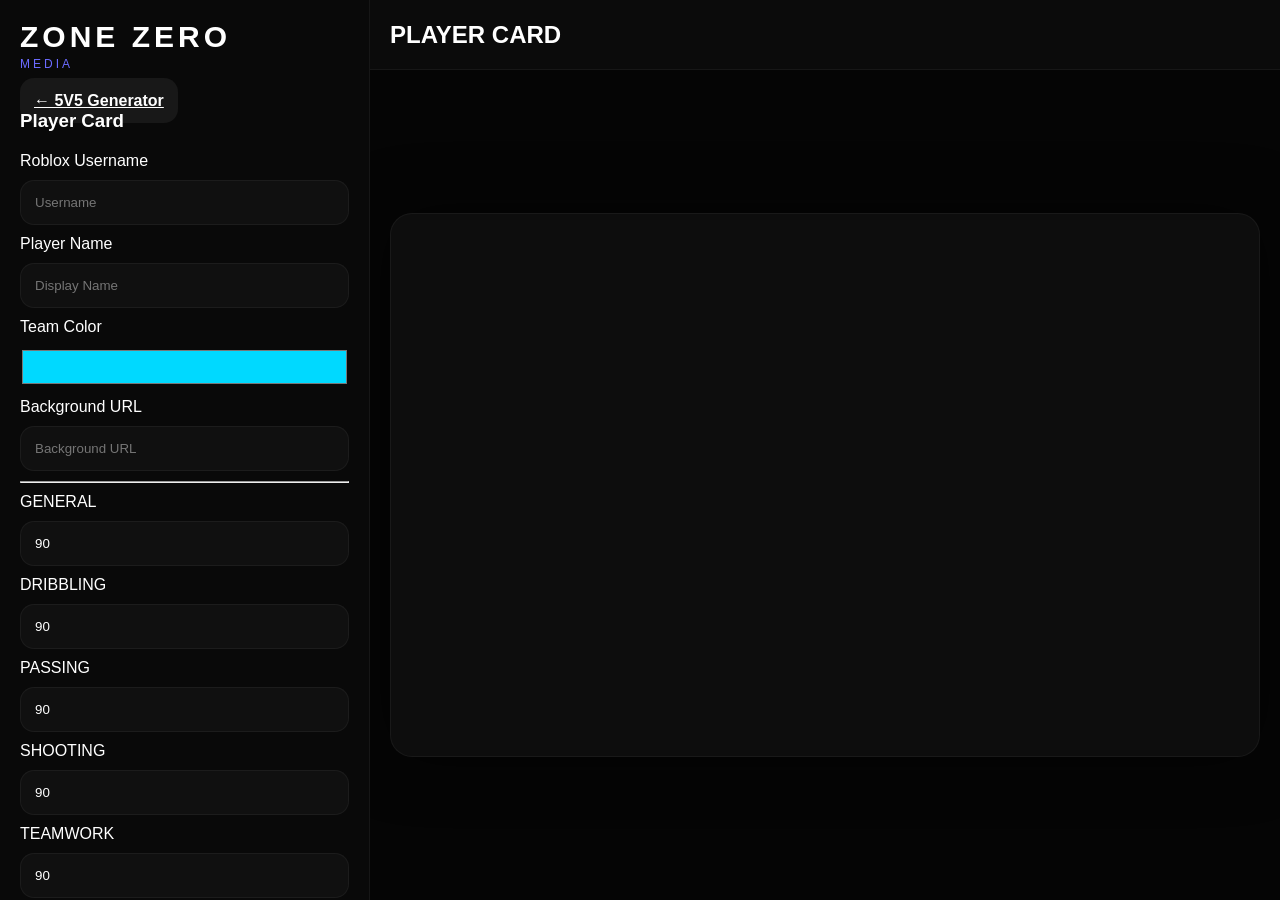
==== card.html @ db37389a "Crear card.html" ====
<!DOCTYPE html>
<html lang="en">
<head>

<meta charset="UTF-8">
<meta name="viewport" content="width=device-width, initial-scale=1.0">

<title>Zone Zero Media - Player Card</title>

<link rel="stylesheet" href="css/main.css">
<link rel="stylesheet" href="css/mobile.css">
<link rel="stylesheet" href="css/card.css">

</head>
<body>

<div class="app">

<aside class="sidebar" id="sidebar">

<div class="logo">
<h1>ZONE ZERO</h1>
<span>MEDIA</span>
</div>

<button class="toggle-close" onclick="toggleSidebar()">✕</button>

<a href="index.html" class="back-btn">
← 5V5 Generator
</a>

<div class="section">

<h3>Player Card</h3>

<label>Roblox Username</label>
<input id="username" placeholder="Username">

<label>Player Name</label>
<input id="playerName" placeholder="Display Name">

<label>Team Color</label>
<input type="color" id="teamColor" value="#00d9ff">

<label>Background URL</label>
<input
id="cardBackground"
placeholder="Background URL"
>

<hr>

<label>GENERAL</label>
<input type="number" id="general" value="90">

<label>DRIBBLING</label>
<input type="number" id="dribbling" value="90">

<label>PASSING</label>
<input type="number" id="passing" value="90">

<label>SHOOTING</label>
<input type="number" id="shooting" value="90">

<label>TEAMWORK</label>
<input type="number" id="teamwork" value="90">

<label>INDIVIDUAL</label>
<input type="number" id="individual" value="90">

<label>REACTION</label>
<input type="number" id="reaction" value="90">

<label>DEFENSE</label>
<input type="number" id="defense" value="90">

</div>

<div class="actions">

<button onclick="saveLocalCard()">
Save Local
</button>

<button onclick="downloadTXTCard()">
Save TXT
</button>

<button onclick="loadTXTCard()">
Load TXT
</button>

<button onclick="reloadAvatarCard()">
Reload Avatar
</button>

<button onclick="downloadImageCard()">
Save Photo
</button>

</div>

</aside>

<main class="main">

<div class="topbar">

<button
class="mobile-open"
onclick="toggleSidebar()"
>
☰
</button>

<h2>PLAYER CARD</h2>

</div>

<section class="editor">

<canvas
id="canvas"
width="700"
height="1000"
></canvas>

</section>

</main>

</div>

<input
type="file"
id="txtLoader"
hidden
accept=".txt,.json"
>

<script src="js/card.js"></script>

</body>
</html>
---- css/main.css ----
*{
margin:0;
padding:0;
box-sizing:border-box;
font-family:Arial,sans-serif;
}

body{
background:#050505;
color:white;
overflow:hidden;
}
/* AÑADE A main.css */

.color-label{
font-size:12px;
opacity:.7;
margin-top:6px;
display:block;
}

input[type="color"]{
width:100%;
height:42px;
border:none;
border-radius:10px;
background:none;
padding:0;
cursor:pointer;
}

.hidden{
display:none;
}

.pvp-panel{
margin-top:20px;
display:flex;
flex-direction:column;
gap:14px;
}

.pvp-title{
font-size:18px;
font-weight:700;
letter-spacing:2px;
opacity:.9;
}

.pvp-grid{
display:grid;
grid-template-columns:1fr 1fr;
gap:14px;
}

.pvp-side{
display:flex;
flex-direction:column;
gap:10px;
padding:14px;
border-radius:14px;
background:rgba(255,255,255,.04);
border:1px solid rgba(255,255,255,.08);
}

.pvp-side input[type="color"]{
height:48px;
padding:4px;
cursor:pointer;
background:none;
border:none;
}

.card{
cursor:pointer;
}

.card.active{
border:1px solid rgba(255,255,255,.25);
background:rgba(255,255,255,.06);
}

.app{
display:flex;
height:100vh;
}

.sidebar{
width:370px;
background:rgba(10,10,10,.95);
backdrop-filter:blur(18px);
border-right:1px solid rgba(255,255,255,.05);
padding:20px;
overflow-y:auto;
position:relative;
transition:.25s;
z-index:999;
}

.logo{
margin-bottom:20px;
}

.logo h1{
font-size:30px;
letter-spacing:4px;
font-weight:900;
}

.logo span{
font-size:12px;
letter-spacing:3px;
color:#6b6bff;
}

.toggle-close{
display:none;
position:absolute;
right:20px;
top:20px;
width:40px;
height:40px;
border:none;
border-radius:12px;
background:#181818;
color:white;
cursor:pointer;
}

.back-btn{
width:100%;
padding:14px;
border:none;
border-radius:14px;
background:#181818;
color:white;
cursor:pointer;
margin-bottom:20px;
font-weight:bold;
}

.section{
display:flex;
flex-direction:column;
gap:10px;
}

.section h3{
margin-bottom:10px;
}

.player-box{
background:linear-gradient(
180deg,
rgba(35,35,35,.95),
rgba(18,18,18,.95)
);

border:1px solid rgba(255,255,255,.06);

border-radius:18px;
padding:14px;
display:flex;
flex-direction:column;
gap:10px;
box-shadow:0 0 20px rgba(0,0,0,.4);
}

.player-header{
display:flex;
justify-content:space-between;
align-items:center;
}

.player-header h4{
font-size:18px;
}

input{
padding:14px;
border:none;
outline:none;
border-radius:14px;
background:#101010;
color:white;
border:1px solid rgba(255,255,255,.05);
transition:.2s;
}

input:focus{
border-color:#6060ff;
box-shadow:0 0 18px rgba(96,96,255,.2);
}

.avatar-status{
display:flex;
align-items:center;
justify-content:center;
}

.status{
width:18px;
height:18px;
border-radius:50%;
display:flex;
align-items:center;
justify-content:center;
font-size:11px;
font-weight:bold;
}

.loading{
border:2px solid rgba(255,255,255,.15);
border-top:2px solid #7272ff;
animation:spin 1s linear infinite;
}

.success{
background:#33d16a;
}

.error{
background:#ff5050;
}

.idle{
background:#444;
}

@keyframes spin{
100%{
transform:rotate(360deg);
}
}

.actions{
margin-top:20px;
display:grid;
grid-template-columns:1fr 1fr;
gap:10px;
}

.actions button{
padding:15px;
border:none;
border-radius:14px;
background:linear-gradient(180deg,#5f5fff,#3a3aff);
color:white;
font-weight:bold;
cursor:pointer;
}

.main{
flex:1;
display:flex;
flex-direction:column;
overflow:hidden;
}

.topbar{
height:70px;
display:flex;
align-items:center;
gap:15px;
padding:0 20px;
border-bottom:1px solid rgba(255,255,255,.05);
background:#0b0b0b;
}

.mobile-open{
display:none;
width:42px;
height:42px;
border:none;
border-radius:12px;
background:#181818;
color:white;
cursor:pointer;
}

.cards{
display:flex;
gap:20px;
padding:20px;
overflow-x:auto;
}

.card{
min-width:250px;
height:120px;
padding:20px;
border-radius:20px;
background:linear-gradient(
180deg,
rgba(30,30,30,.95),
rgba(14,14,14,.95)
);
border:1px solid rgba(255,255,255,.05);
}

.card.active{
border:1px solid rgba(98,98,255,.5);
}

.card.disabled{
opacity:.5;
}

.editor{
flex:1;
display:flex;
justify-content:center;
align-items:center;
padding:20px;
overflow:auto;
}

canvas{
width:min(100%,1200px);
aspect-ratio:16/10;
background:#0d0d0d;
border-radius:22px;
border:1px solid rgba(255,255,255,.05);
box-shadow:0 0 60px rgba(0,0,0,.55);
}
---- css/mobile.css ----
@media(max-width:900px){

.sidebar{
position:fixed;
left:-100%;
top:0;
height:100%;
}

.sidebar.open{
left:0;
box-shadow:0 0 40px rgba(0,0,0,.6);
}

.mobile-open{
display:block;
}

.toggle-close{
display:block;
}

}
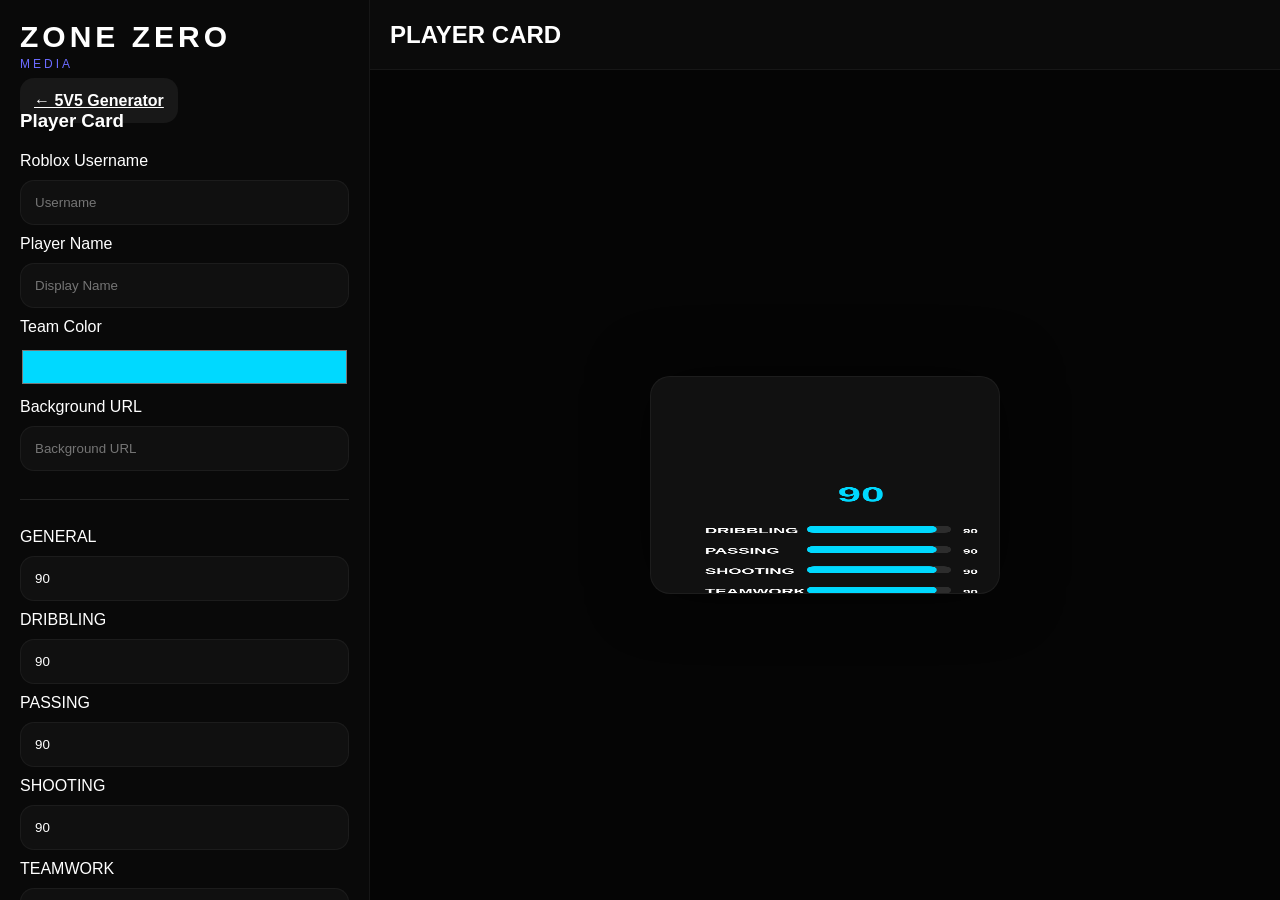
==== commit 49be236d: "Actualizar card.html" ====
--- a/card.html
+++ b/card.html
@@ -121,8 +121,8 @@
 
 <canvas
 id="canvas"
-width="700"
-height="1000"
+width="580"
+height="746"
 ></canvas>
 
 </section>
--- a/css/card.css
+++ b/css/card.css
@@ -0,0 +1,13 @@
+#canvas{
+width:350px;
+max-width:100%;
+border-radius:20px;
+background:#111;
+}
+
+.section hr{
+border:none;
+height:1px;
+background:rgba(255,255,255,.1);
+margin:18px 0;
+}
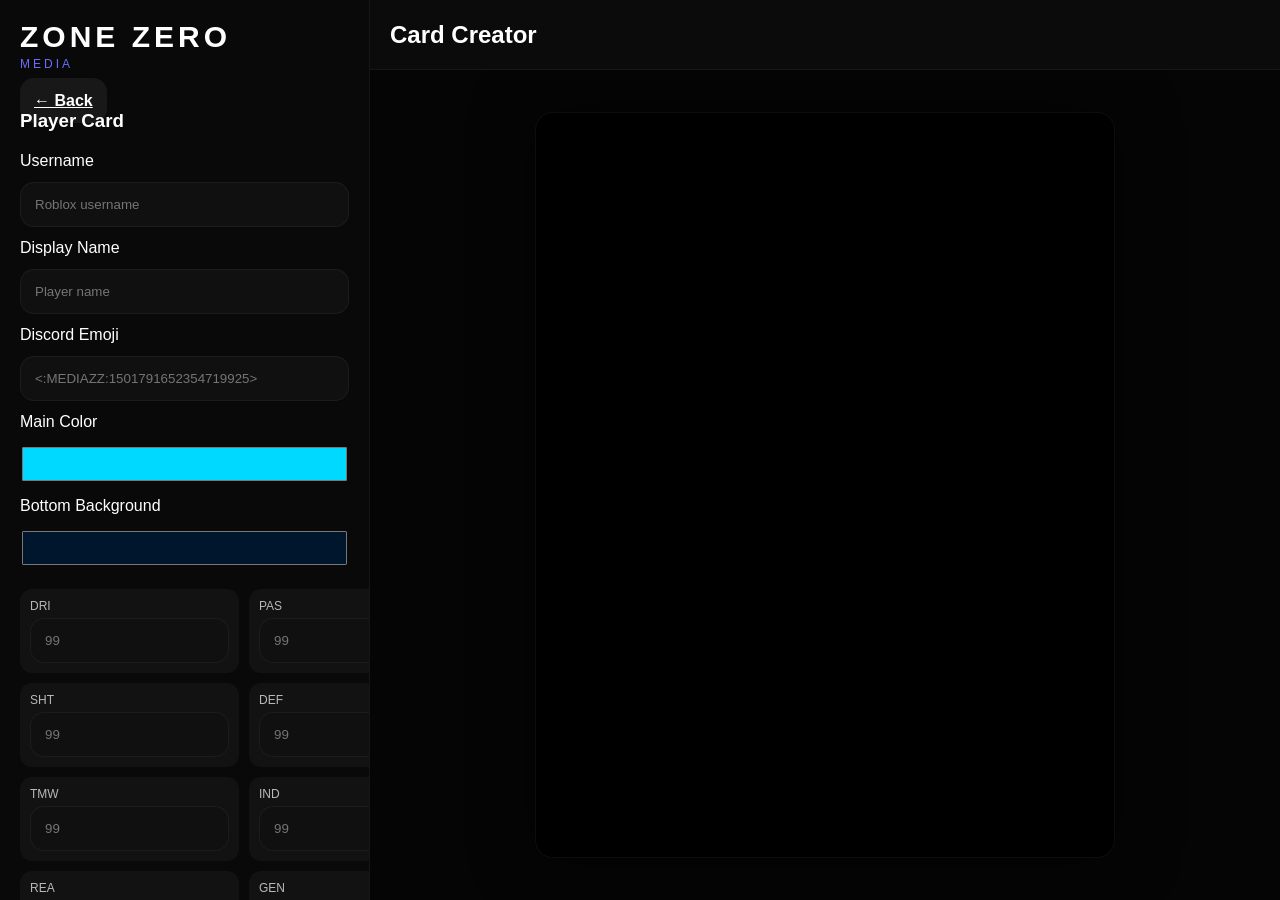
==== commit 8099439b: "Actualizar card.html" ====
--- a/card.html
+++ b/card.html
@@ -1,15 +1,70 @@
+<!-- card.html -->
+
 <!DOCTYPE html>
 <html lang="en">
 <head>
 
 <meta charset="UTF-8">
-<meta name="viewport" content="width=device-width, initial-scale=1.0">
-
-<title>Zone Zero Media - Player Card</title>
+<meta
+name="viewport"
+content="width=device-width, initial-scale=1.0"
+>
+
+<title>Zone Zero Media - Card Creator</title>
 
 <link rel="stylesheet" href="css/main.css">
 <link rel="stylesheet" href="css/mobile.css">
-<link rel="stylesheet" href="css/card.css">
+
+<style>
+
+.card-grid{
+display:grid;
+gap:12px;
+}
+
+.card-grid input{
+width:100%;
+}
+
+.stats-grid{
+display:grid;
+grid-template-columns:1fr 1fr;
+gap:10px;
+margin-top:10px;
+}
+
+.stats-grid div{
+background:rgba(255,255,255,.04);
+padding:10px;
+border-radius:12px;
+}
+
+.stats-grid label{
+font-size:12px;
+opacity:.7;
+display:block;
+margin-bottom:5px;
+}
+
+input[type="color"]{
+width:100%;
+height:42px;
+border:none;
+border-radius:12px;
+background:none;
+padding:0;
+cursor:pointer;
+}
+
+#canvas{
+width:580px;
+height:746px;
+max-width:100%;
+background:#000;
+border-radius:18px;
+}
+
+</style>
 
 </head>
 <body>
@@ -23,56 +78,103 @@
 <span>MEDIA</span>
 </div>
 
-<button class="toggle-close" onclick="toggleSidebar()">✕</button>
-
-<a href="index.html" class="back-btn">
-← 5V5 Generator
+<button
+class="toggle-close"
+onclick="toggleSidebar()"
+>
+✕
+</button>
+
+<a
+href="index.html"
+class="back-btn"
+>
+← Back
 </a>
 
 <div class="section">
 
 <h3>Player Card</h3>
 
-<label>Roblox Username</label>
-<input id="username" placeholder="Username">
-
-<label>Player Name</label>
-<input id="playerName" placeholder="Display Name">
-
-<label>Team Color</label>
-<input type="color" id="teamColor" value="#00d9ff">
-
-<label>Background URL</label>
-<input
-id="cardBackground"
-placeholder="Background URL"
->
-
-<hr>
-
-<label>GENERAL</label>
-<input type="number" id="general" value="90">
-
-<label>DRIBBLING</label>
-<input type="number" id="dribbling" value="90">
-
-<label>PASSING</label>
-<input type="number" id="passing" value="90">
-
-<label>SHOOTING</label>
-<input type="number" id="shooting" value="90">
-
-<label>TEAMWORK</label>
-<input type="number" id="teamwork" value="90">
-
-<label>INDIVIDUAL</label>
-<input type="number" id="individual" value="90">
-
-<label>REACTION</label>
-<input type="number" id="reaction" value="90">
-
-<label>DEFENSE</label>
-<input type="number" id="defense" value="90">
+<div class="card-grid">
+
+<label>Username</label>
+<input
+id="card_username"
+placeholder="Roblox username"
+>
+
+<label>Display Name</label>
+<input
+id="card_name"
+placeholder="Player name"
+>
+
+<label>Discord Emoji</label>
+<input
+id="card_badge"
+placeholder="<:MEDIAZZ:1501791652354719925>"
+>
+
+<label>Main Color</label>
+<input
+type="color"
+id="card_color"
+value="#00d9ff"
+>
+
+<label>Bottom Background</label>
+<input
+type="color"
+id="card_bg_color"
+value="#00162d"
+>
+
+</div>
+
+<div class="stats-grid">
+
+<div>
+<label>DRI</label>
+<input id="dribbling" placeholder="99">
+</div>
+
+<div>
+<label>PAS</label>
+<input id="passing" placeholder="99">
+</div>
+
+<div>
+<label>SHT</label>
+<input id="shooting" placeholder="99">
+</div>
+
+<div>
+<label>DEF</label>
+<input id="defense" placeholder="99">
+</div>
+
+<div>
+<label>TMW</label>
+<input id="teamwork" placeholder="99">
+</div>
+
+<div>
+<label>IND</label>
+<input id="individual" placeholder="99">
+</div>
+
+<div>
+<label>REA</label>
+<input id="reaction" placeholder="99">
+</div>
+
+<div>
+<label>GEN</label>
+<input id="general" placeholder="99">
+</div>
+
+</div>
 
 </div>
 
@@ -90,11 +192,11 @@
 Load TXT
 </button>
 
-<button onclick="reloadAvatarCard()">
+<button onclick="reloadAvatars()">
 Reload Avatar
 </button>
 
-<button onclick="downloadImageCard()">
+<button onclick="downloadImage()">
 Save Photo
 </button>
 
@@ -113,7 +215,7 @@
 ☰
 </button>
 
-<h2>PLAYER CARD</h2>
+<h2>Card Creator</h2>
 
 </div>
 
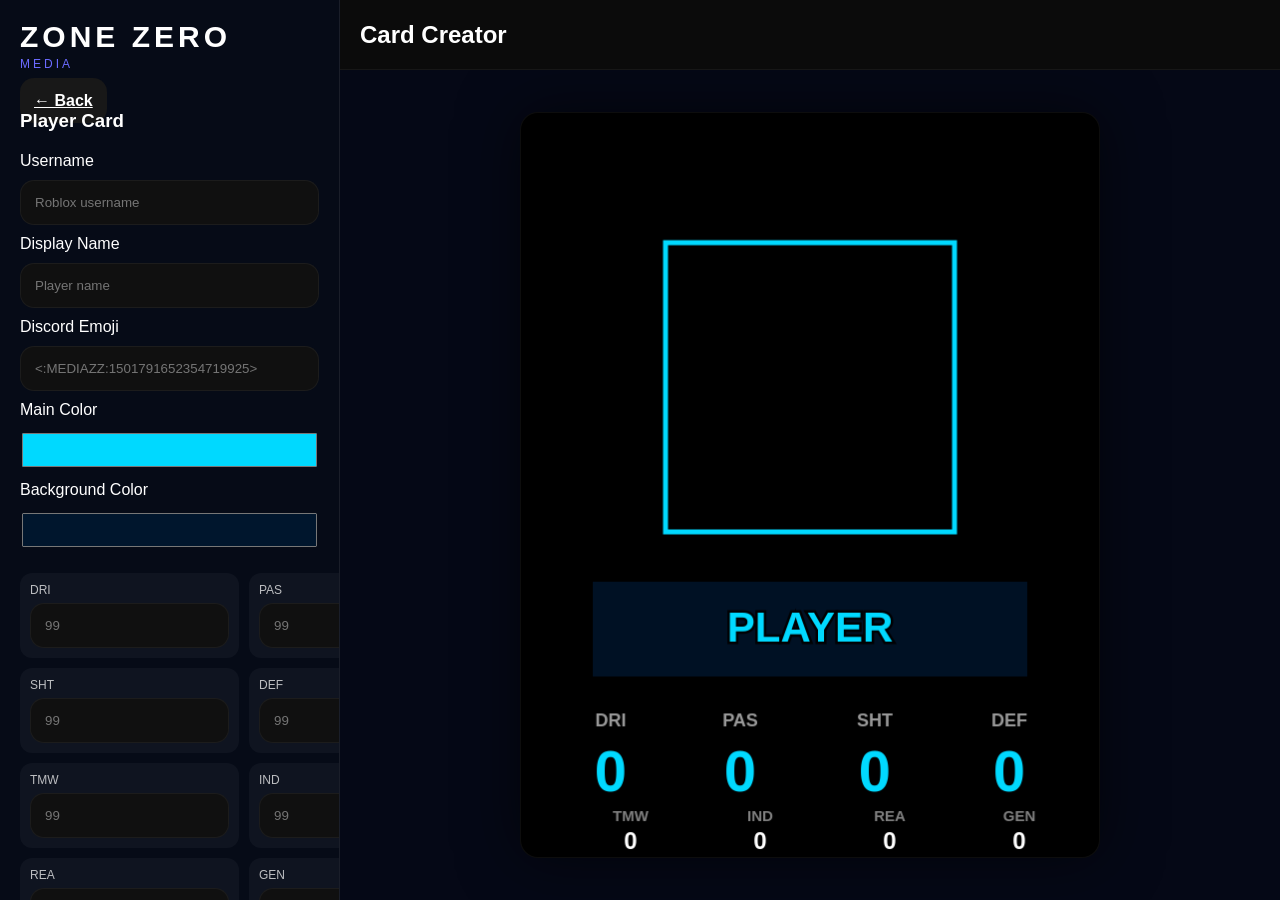
==== commit ea33d6e4: "Actualizar card.html" ====
--- a/card.html
+++ b/card.html
@@ -1,246 +1,175 @@
 <!-- card.html -->
-
 <!DOCTYPE html>
 <html lang="en">
 <head>
-
 <meta charset="UTF-8">
-<meta
-name="viewport"
-content="width=device-width, initial-scale=1.0"
->
-
+<meta name="viewport" content="width=device-width, initial-scale=1.0">
 <title>Zone Zero Media - Card Creator</title>
 
 <link rel="stylesheet" href="css/main.css">
 <link rel="stylesheet" href="css/mobile.css">
 
 <style>
+  * { box-sizing: border-box; }
+  body { margin: 0; background: #050816; }
+  .app { min-height: 100vh; display: flex; }
 
-.card-grid{
-display:grid;
-gap:12px;
-}
+  .sidebar{
+    position: fixed;
+    left: 0;
+    top: 0;
+    width: 340px;
+    height: 100vh;
+    overflow-y: auto;
+    background: rgba(7, 12, 24, .98);
+    border-right: 1px solid rgba(255,255,255,.08);
+    z-index: 20;
+    transform: translateX(0);
+    transition: transform .25s ease;
+  }
 
-.card-grid input{
-width:100%;
-}
+  .main{
+    margin-left: 340px;
+    min-height: 100vh;
+    width: calc(100% - 340px);
+  }
 
-.stats-grid{
-display:grid;
-grid-template-columns:1fr 1fr;
-gap:10px;
-margin-top:10px;
-}
+  .editor{
+    display: flex;
+    align-items: center;
+    justify-content: center;
+    padding: 20px;
+    min-height: calc(100vh - 70px);
+  }
 
-.stats-grid div{
-background:rgba(255,255,255,.04);
-padding:10px;
-border-radius:12px;
-}
+  #canvas{
+    width: min(580px, 100%);
+    height: auto;
+    aspect-ratio: 580 / 746;
+    background: #000;
+    border-radius: 18px;
+    display: block;
+  }
 
-.stats-grid label{
-font-size:12px;
-opacity:.7;
-display:block;
-margin-bottom:5px;
-}
+  .card-grid{
+    display: grid;
+    gap: 10px;
+  }
 
-input[type="color"]{
-width:100%;
-height:42px;
-border:none;
-border-radius:12px;
-background:none;
-padding:0;
-cursor:pointer;
-}
+  .stats-grid{
+    display: grid;
+    grid-template-columns: 1fr 1fr;
+    gap: 10px;
+    margin-top: 12px;
+  }
 
-#canvas{
-width:580px;
-height:746px;
-max-width:100%;
-background:#000;
-border-radius:18px;
-}
+  .stats-grid div{
+    background: rgba(255,255,255,.04);
+    padding: 10px;
+    border-radius: 12px;
+  }
 
+  .stats-grid label{
+    font-size: 12px;
+    opacity: .72;
+    display: block;
+    margin-bottom: 6px;
+  }
+
+  input[type="color"]{
+    width: 100%;
+    height: 42px;
+    border: none;
+    border-radius: 12px;
+    background: none;
+    padding: 0;
+    cursor: pointer;
+  }
+
+  @media (max-width: 900px){
+    .sidebar{
+      transform: translateX(-100%);
+      width: min(340px, 88vw);
+    }
+    .main{
+      margin-left: 0;
+      width: 100%;
+    }
+    .sidebar.open{
+      transform: translateX(0);
+    }
+  }
 </style>
-
 </head>
 <body>
 
 <div class="app">
 
 <aside class="sidebar" id="sidebar">
+  <div class="logo">
+    <h1>ZONE ZERO</h1>
+    <span>MEDIA</span>
+  </div>
 
-<div class="logo">
-<h1>ZONE ZERO</h1>
-<span>MEDIA</span>
-</div>
+  <button class="toggle-close" onclick="toggleSidebar()">✕</button>
 
-<button
-class="toggle-close"
-onclick="toggleSidebar()"
->
-✕
-</button>
+  <a href="index.html" class="back-btn">← Back</a>
 
-<a
-href="index.html"
-class="back-btn"
->
-← Back
-</a>
+  <div class="section">
+    <h3>Player Card</h3>
 
-<div class="section">
+    <div class="card-grid">
+      <label>Username</label>
+      <input id="card_username" placeholder="Roblox username">
 
-<h3>Player Card</h3>
+      <label>Display Name</label>
+      <input id="card_name" placeholder="Player name">
 
-<div class="card-grid">
+      <label>Discord Emoji</label>
+      <input id="card_badge" placeholder="<:MEDIAZZ:1501791652354719925>">
 
-<label>Username</label>
-<input
-id="card_username"
-placeholder="Roblox username"
->
+      <label>Main Color</label>
+      <input type="color" id="card_color" value="#00d9ff">
 
-<label>Display Name</label>
-<input
-id="card_name"
-placeholder="Player name"
->
+      <label>Background Color</label>
+      <input type="color" id="card_bg_color" value="#00162d">
+    </div>
 
-<label>Discord Emoji</label>
-<input
-id="card_badge"
-placeholder="<:MEDIAZZ:1501791652354719925>"
->
+    <div class="stats-grid">
+      <div><label>DRI</label><input id="dribbling" placeholder="99"></div>
+      <div><label>PAS</label><input id="passing" placeholder="99"></div>
+      <div><label>SHT</label><input id="shooting" placeholder="99"></div>
+      <div><label>DEF</label><input id="defense" placeholder="99"></div>
+      <div><label>TMW</label><input id="teamwork" placeholder="99"></div>
+      <div><label>IND</label><input id="individual" placeholder="99"></div>
+      <div><label>REA</label><input id="reaction" placeholder="99"></div>
+      <div><label>GEN</label><input id="general" placeholder="99"></div>
+    </div>
+  </div>
 
-<label>Main Color</label>
-<input
-type="color"
-id="card_color"
-value="#00d9ff"
->
-
-<label>Bottom Background</label>
-<input
-type="color"
-id="card_bg_color"
-value="#00162d"
->
-
-</div>
-
-<div class="stats-grid">
-
-<div>
-<label>DRI</label>
-<input id="dribbling" placeholder="99">
-</div>
-
-<div>
-<label>PAS</label>
-<input id="passing" placeholder="99">
-</div>
-
-<div>
-<label>SHT</label>
-<input id="shooting" placeholder="99">
-</div>
-
-<div>
-<label>DEF</label>
-<input id="defense" placeholder="99">
-</div>
-
-<div>
-<label>TMW</label>
-<input id="teamwork" placeholder="99">
-</div>
-
-<div>
-<label>IND</label>
-<input id="individual" placeholder="99">
-</div>
-
-<div>
-<label>REA</label>
-<input id="reaction" placeholder="99">
-</div>
-
-<div>
-<label>GEN</label>
-<input id="general" placeholder="99">
-</div>
-
-</div>
-
-</div>
-
-<div class="actions">
-
-<button onclick="saveLocalCard()">
-Save Local
-</button>
-
-<button onclick="downloadTXTCard()">
-Save TXT
-</button>
-
-<button onclick="loadTXTCard()">
-Load TXT
-</button>
-
-<button onclick="reloadAvatars()">
-Reload Avatar
-</button>
-
-<button onclick="downloadImage()">
-Save Photo
-</button>
-
-</div>
-
+  <div class="actions">
+    <button onclick="saveLocalCard()">Save Local</button>
+    <button onclick="downloadTXTCard()">Save TXT</button>
+    <button onclick="loadTXTCard()">Load TXT</button>
+    <button onclick="reloadAvatars()">Reload Avatar</button>
+    <button onclick="downloadImage()">Save Photo</button>
+  </div>
 </aside>
 
 <main class="main">
+  <div class="topbar">
+    <button class="mobile-open" onclick="toggleSidebar()">☰</button>
+    <h2>Card Creator</h2>
+  </div>
 
-<div class="topbar">
-
-<button
-class="mobile-open"
-onclick="toggleSidebar()"
->
-☰
-</button>
-
-<h2>Card Creator</h2>
-
-</div>
-
-<section class="editor">
-
-<canvas
-id="canvas"
-width="580"
-height="746"
-></canvas>
-
-</section>
-
+  <section class="editor">
+    <canvas id="canvas" width="580" height="746"></canvas>
+  </section>
 </main>
 
 </div>
 
-<input
-type="file"
-id="txtLoader"
-hidden
-accept=".txt,.json"
->
-
+<input type="file" id="txtLoader" hidden accept=".txt,.json">
 <script src="js/card.js"></script>
-
 </body>
 </html>
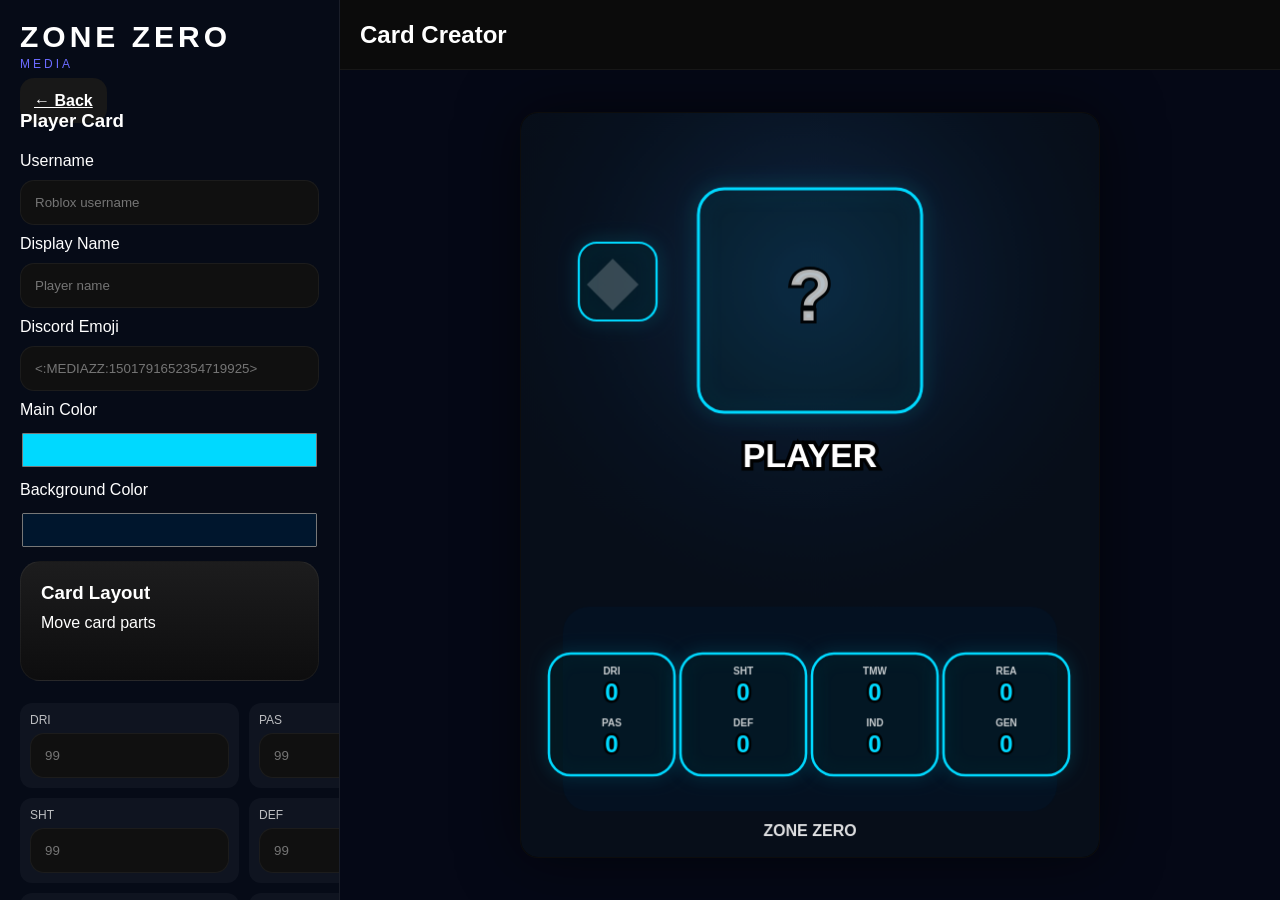
==== commit e5eab951: "Actualizar card.html" ====
--- a/card.html
+++ b/card.html
@@ -134,7 +134,16 @@
       <label>Background Color</label>
       <input type="color" id="card_bg_color" value="#00162d">
     </div>
-
+     <!-- index.html: añade este botón/carta en la sección de cards -->
+<a
+  href="card.html#layout"
+  style="text-decoration:none;color:inherit;display:block;"
+>
+  <div class="card">
+    <h3>Card Layout</h3>
+    <p>Move card parts</p>
+  </div>
+</a>
     <div class="stats-grid">
       <div><label>DRI</label><input id="dribbling" placeholder="99"></div>
       <div><label>PAS</label><input id="passing" placeholder="99"></div>
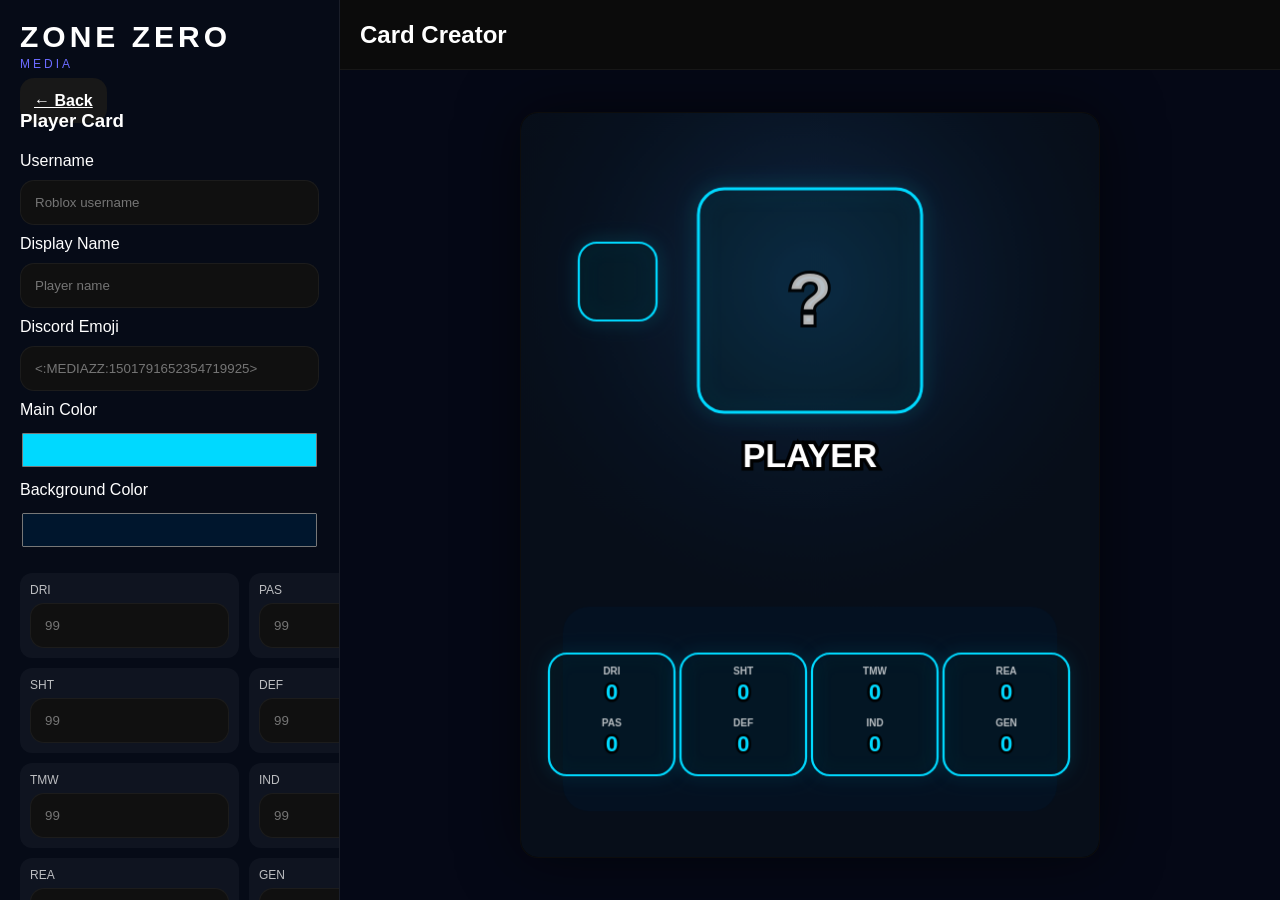
==== commit 3684604c: "Actualizar card.html" ====
--- a/card.html
+++ b/card.html
@@ -135,15 +135,7 @@
       <input type="color" id="card_bg_color" value="#00162d">
     </div>
      <!-- index.html: añade este botón/carta en la sección de cards -->
-<a
-  href="card.html#layout"
-  style="text-decoration:none;color:inherit;display:block;"
->
-  <div class="card">
-    <h3>Card Layout</h3>
-    <p>Move card parts</p>
-  </div>
-</a>
+
     <div class="stats-grid">
       <div><label>DRI</label><input id="dribbling" placeholder="99"></div>
       <div><label>PAS</label><input id="passing" placeholder="99"></div>
